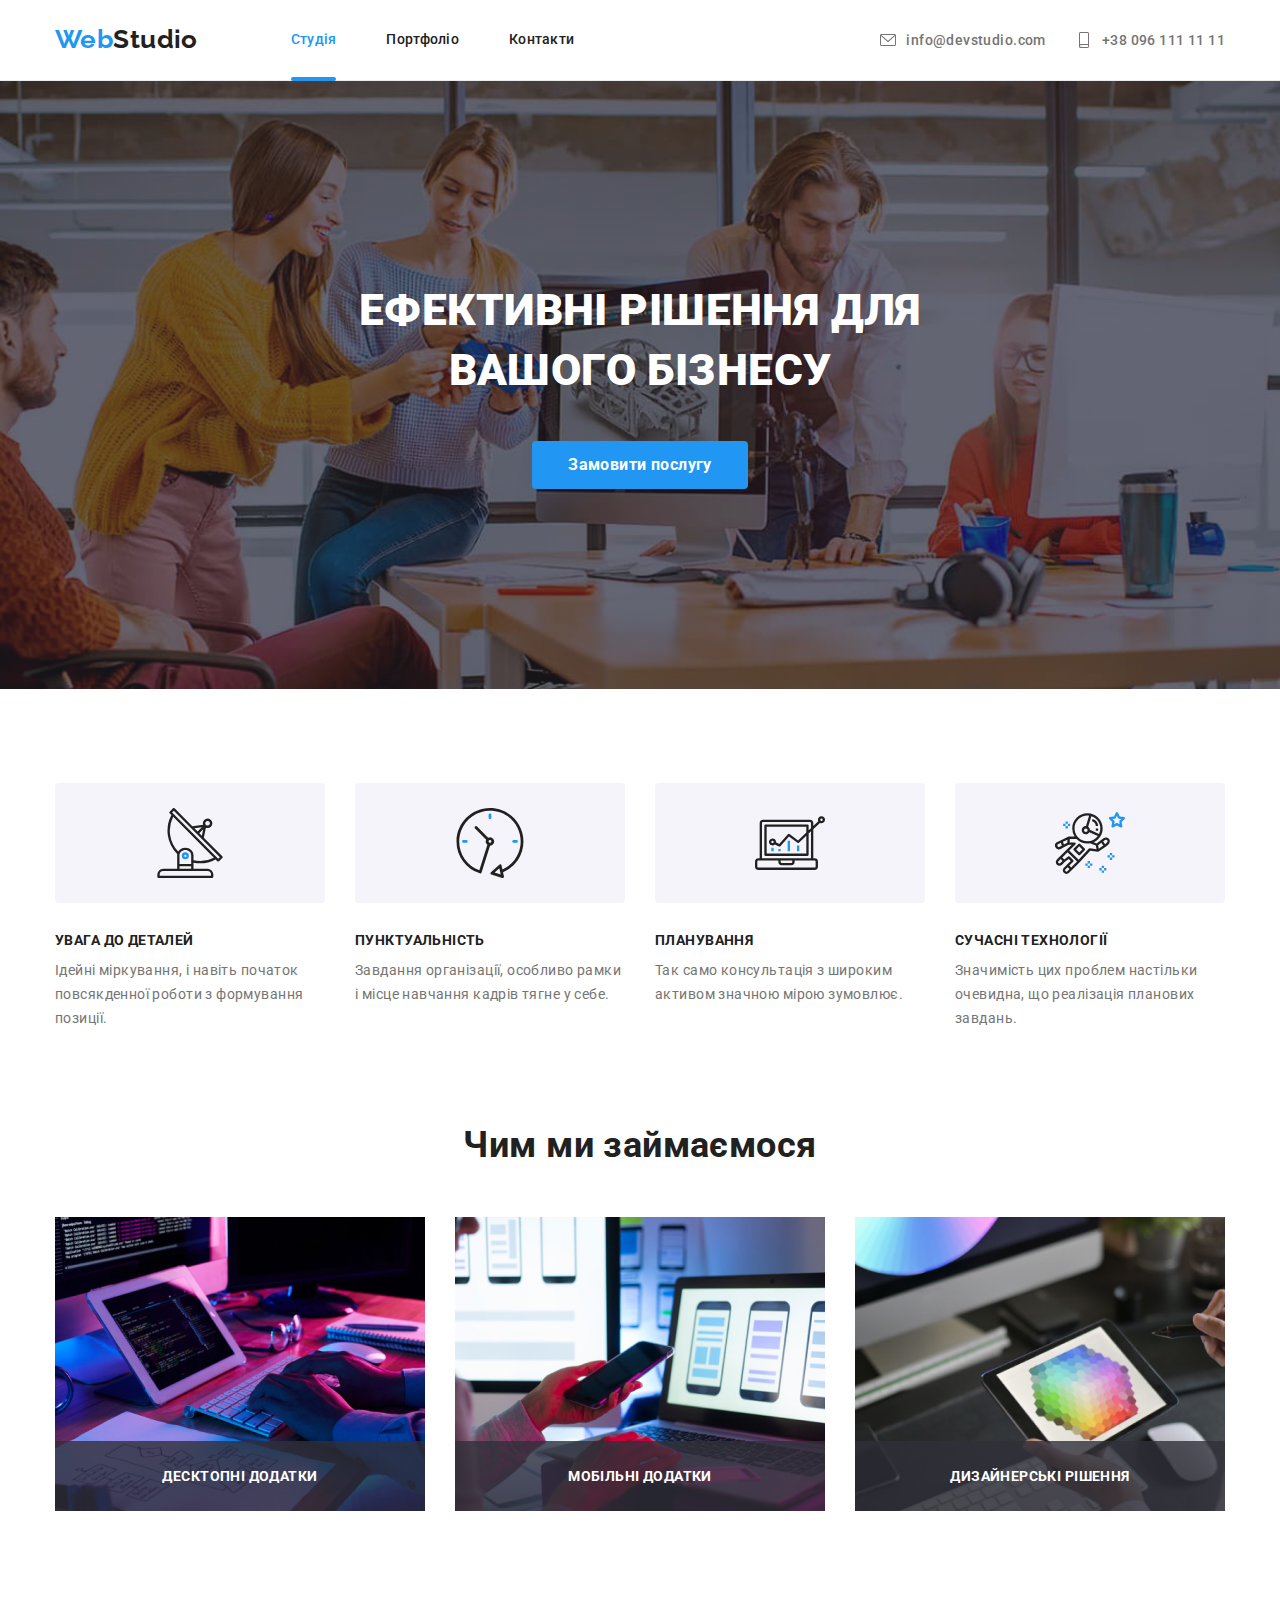
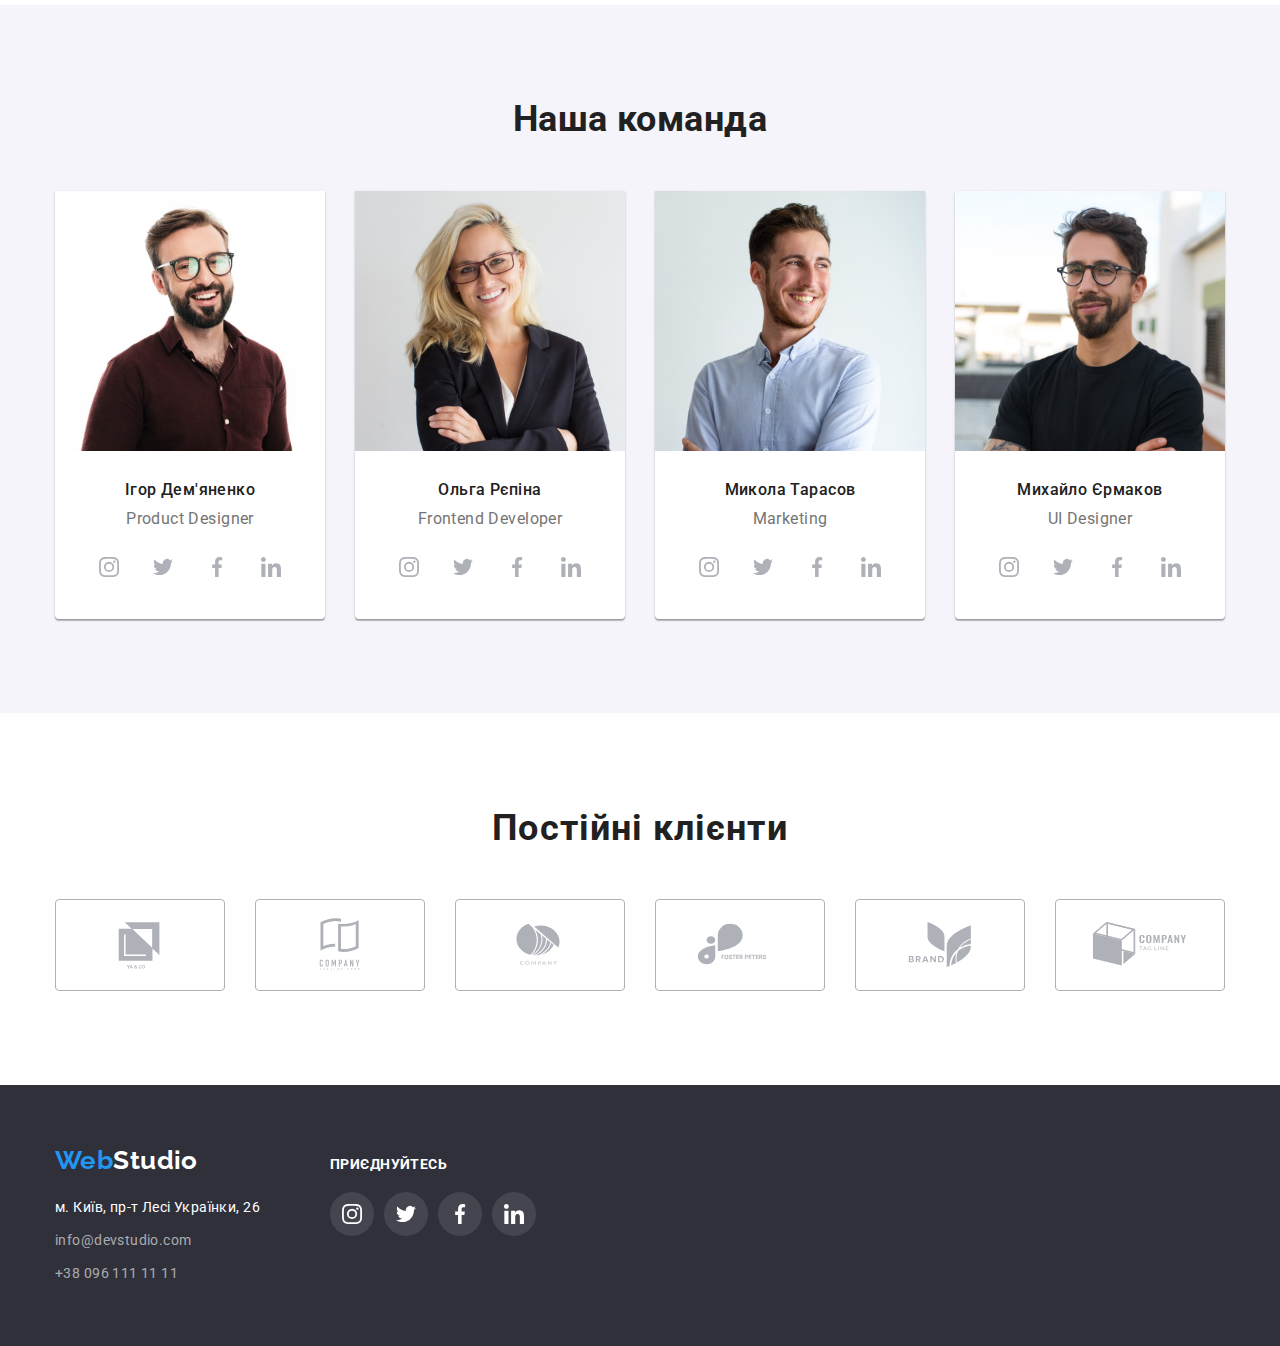
==== index.html @ 9efcec72 "update" ====
<!DOCTYPE html>
<html lang="uk">
  <head>
    <meta charset="UTF-8" />
    <meta http-equiv="X-UA-Compatible" content="IE=edge" />
    <meta name="viewport" content="width=device-width, initial-scale=1.0" />
    <title>WebStudio</title>
    <link rel="preconnect" href="https://fonts.googleapis.com" />
    <link rel="preconnect" href="https://fonts.gstatic.com" crossorigin />
    <link
      href="https://fonts.googleapis.com/css2?family=Raleway:wght@700&family=Roboto:wght@400;500;700;900&display=swap"
      rel="stylesheet"
    />
    <link
      rel="stylesheet"
      href="https://cdnjs.cloudflare.com/ajax/libs/modern-normalize/1.0.0/modern-normalize.css"
    />
    <link rel="stylesheet" href="./css/styles.css" />
  </head>
  <body class="body">
    <header class="header">
      <div class="container header-container">
        <nav class="nav">
          <a href="./index.html" class="logo-title"
            >Web<span class="logo-head">Studio</span></a
          >
          <!-- Links to other pages or sections of the current page -->
          <ul class="nav-list">
            <li class="nav-link">
              <a class="nav-text current" href="./index.html">Студія</a>
            </li>
            <li class="nav-link">
              <a class="nav-text" href="./portfolio.html">Портфоліо</a>
            </li>
            <li class="nav-link"><a class="nav-text" href="">Контакти</a></li>
          </ul>
        </nav>
        <ul class="contacts">
          <li class="contacts-link">
            <a class="contacts-text" href="mailto:info@devstudio.com">
              <svg class="contacts-icon" width="16" height="12">
                <use href="./images/icons.svg#icon-envelope"></use>
                </svg>info@devstudio.com</a
            >
          </li>
          <li class="contacts-link">
            <a class="contacts-text" href="tel:+380961111111">
              <svg class="contacts-icon" width="10" height="16">
                <use href="./images/icons.svg#icon-smartphone"></use>
              </svg>+38 096 111 11 11</a
            >
          </li>
        </ul>
      </div>
      <!-- A link to an external resource will open in the current tab -->
    </header>
    <main>
      <section class="hero">
        <div class="container">
          <h1 class="hero-title">Ефективні рішення для вашого бізнесу</h1>
          <button type="button" class="hero-button" data-modal-open>
            Замовити послугу
          </button>
        </div>
      </section>
      <section class="specifics">
        <div class="container">
          <h2 class="specifics-caption">короткий опис та характеристики</h2>
          <ul class="specifics-list">
            <li class="specifics-link">
              <div class="planning">
                <svg class="planning-icon" width="70" height="70">
                  <use href="./images/icons.svg#icon-antenna"></use>
                </svg>
              </div>
              <h3 class="specifics-title">УВАГА ДО ДЕТАЛЕЙ</h3>
              <p class="specifics-text">
                Ідейні міркування, і навіть початок повсякденної роботи з
                формування позиції.
              </p>
            </li>
            <li class="specifics-link">
              <div class="planning">
                <svg class="planning-icon" width="70" height="70">
                  <use href="./images/icons.svg#icon-clock"></use>
                </svg>
              </div>
              <h3 class="specifics-title">ПУНКТУАЛЬНІСТЬ</h3>
              <p class="specifics-text">
                Завдання організації, особливо рамки і місце навчання кадрів
                тягне у себе.
              </p>
            </li>
            <li class="specifics-link">
              <div class="planning">
                <svg class="planning-icon" width="70" height="70">
                  <use href="./images/icons.svg#icon-diagram"></use>
                </svg>
              </div>
              <h3 class="specifics-title">ПЛАНУВАННЯ</h3>
              <p class="specifics-text">
                Так само консультація з широким активом значною мірою зумовлює.
              </p>
            </li>
            <li class="specifics-link">
              <div class="planning">
                <svg class="planning-icon" width="70" height="70">
                  <use href="./images/icons.svg#icon-astronaut"></use>
                </svg>
              </div>
              <h3 class="specifics-title">СУЧАСНІ ТЕХНОЛОГІЇ</h3>
              <p class="specifics-text">
                Значимість цих проблем настільки очевидна, що реалізація
                планових завдань.
              </p>
            </li>
          </ul>
        </div>
      </section>
      <section class="ocupation">
        <div class="container">
          <h2 class="ocupation-title">Чим ми займаємося</h2>
          <ul class="ocupation-list">
            <li class="ocupation-link">
              <img
                src="./images/box1.jpg"
                alt="кодинг"
                width="370"
                height="294"
              />
              <p class="ocupation-text">Десктопні додатки</p>
            </li>
            <li class="ocupation-link">
              <img
                src="./images/box2.jpg"
                alt="адаптація для мобільних пристроїв"
                width="370"
                height="294"
              />
              <p class="ocupation-text">Мобільні додатки</p>
            </li>
            <li class="ocupation-link">
              <img
                src="./images/box3.jpg"
                alt="колористика"
                width="370"
                height="294"
              />
              <p class="ocupation-text">Дизайнерські рішення</p>
            </li>
          </ul>
        </div>
      </section>
      <section class="section team">
        <div class="conteiner">
          <h2 class="team-title">Наша команда</h2>
          <ul class="team-list">
            <li class="personal-link">
              <div class="persona-cart">
                <img
                  src="./images/Ігор_Дем'яненко.jpg"
                  alt="фото Ігора Де'яненко"
                  width="270"
                  height="260"
                />
                <div class="team-cart">
                  <h3 class="personal-title">Ігор Дем'яненко</h3>
                  <p class="personal-text">Product Designer</p>
                  <ul class="personal-soc-list list">
                    <li class="personal-soc-item">
                      <a class="personal-soc-link link" href="">
                        <svg class="personal-soc-icon" width="20" height="20">
                          <use href="./images/icons.svg#icon-instagram"></use>
                        </svg>
                      </a>
                    </li>
                    <li class="personal-soc-item">
                      <a class="personal-soc-link link" href="">
                        <svg class="personal-soc-icon" width="20" height="20">
                          <use href="./images/icons.svg#icon-twitter"></use>
                        </svg>
                      </a>
                    </li>
                    <li class="personal-soc-item">
                      <a class="personal-soc-link link" href="">
                        <svg class="personal-soc-icon" width="20" height="20">
                          <use href="./images/icons.svg#icon-facebook"></use>
                        </svg>
                      </a>
                    </li>
                    <li class="personal-soc-item">
                      <a class="personal-soc-link link" href="">
                        <svg class="personal-soc-icon" width="20" height="20">
                          <use href="./images/icons.svg#icon-linkedin"></use>
                        </svg>
                      </a>
                    </li>
                  </ul>
                </div>
              </div>
            </li>
            <li class="personal-link">
              <img
                src="./images/Ольга_Рєпіна.jpg"
                alt="фото Ольги Рєпіни"
                width="270"
                height="260"
              />
              <div class="team-cart">
                <h3 class="personal-title">Ольга Рєпіна</h3>
                <p class="personal-text">Frontend Developer</p>
                <ul class="personal-soc-list list">
                  <li class="personal-soc-item">
                    <a class="personal-soc-link link" href="">
                      <svg class="personal-soc-icon" width="20" height="20">
                        <use href="./images/icons.svg#icon-instagram"></use>
                      </svg>
                    </a>
                  </li>
                  <li class="personal-soc-item">
                    <a class="personal-soc-link link" href="">
                      <svg class="personal-soc-icon" width="20" height="20">
                        <use href="./images/icons.svg#icon-twitter"></use>
                      </svg>
                    </a>
                  </li>
                  <li class="personal-soc-item">
                    <a class="personal-soc-link link" href="">
                      <svg class="personal-soc-icon" width="20" height="20">
                        <use href="./images/icons.svg#icon-facebook"></use>
                      </svg>
                    </a>
                  </li>
                  <li class="personal-soc-item">
                    <a class="personal-soc-link link" href="">
                      <svg class="personal-soc-icon" width="20" height="20">
                        <use href="./images/icons.svg#icon-linkedin"></use>
                      </svg>
                    </a>
                  </li>
                </ul>
              </div>
            </li>
            <li class="personal-link">
              <img
                src="./images/Микола_Тарасов.jpg"
                alt="фото Миколи Тарасова"
                width="270"
                height="260"
              />
              <div class="team-cart">
                <h3 class="personal-title">Микола Тарасов</h3>
                <p class="personal-text">Marketing</p>
                <ul class="personal-soc-list list">
                  <li class="personal-soc-item">
                    <a class="personal-soc-link link" href="">
                      <svg class="personal-soc-icon" width="20" height="20">
                        <use href="./images/icons.svg#icon-instagram"></use>
                      </svg>
                    </a>
                  </li>
                  <li class="personal-soc-item">
                    <a class="personal-soc-link link" href="">
                      <svg class="personal-soc-icon" width="20" height="20">
                        <use href="./images/icons.svg#icon-twitter"></use>
                      </svg>
                    </a>
                  </li>
                  <li class="personal-soc-item">
                    <a class="personal-soc-link link" href="">
                      <svg class="personal-soc-icon" width="20" height="20">
                        <use href="./images/icons.svg#icon-facebook"></use>
                      </svg>
                    </a>
                  </li>
                  <li class="personal-soc-item">
                    <a class="personal-soc-link link" href="">
                      <svg class="personal-soc-icon" width="20" height="20">
                        <use href="./images/icons.svg#icon-linkedin"></use>
                      </svg>
                    </a>
                  </li>
                </ul>
              </div>
            </li>
            <li class="personal-link">
              <img
                src="./images/Михайло_Єрмаков.jpg"
                alt="фото Михайла Єрмакова"
                width="270"
                height="260"
              />
              <div class="team-cart">
                <h3 class="personal-title">Михайло Єрмаков</h3>
                <p class="personal-text">UI Designer</p>
                <ul class="personal-soc-list list">
                  <li class="personal-soc-item">
                    <a class="personal-soc-link link" href="">
                      <svg class="personal-soc-icon" width="20" height="20">
                        <use href="./images/icons.svg#icon-instagram"></use>
                      </svg>
                    </a>
                  </li>
                  <li class="personal-soc-item">
                    <a class="personal-soc-link link" href="">
                      <svg class="personal-soc-icon" width="20" height="20">
                        <use href="./images/icons.svg#icon-twitter"></use>
                      </svg>
                    </a>
                  </li>
                  <li class="personal-soc-item">
                    <a class="personal-soc-link link" href="">
                      <svg class="personal-soc-icon" width="20" height="20">
                        <use href="./images/icons.svg#icon-facebook"></use>
                      </svg>
                    </a>
                  </li>
                  <li class="personal-soc-item">
                    <a class="personal-soc-link link" href="">
                      <svg class="personal-soc-icon" width="20" height="20">
                        <use href="./images/icons.svg#icon-linkedin"></use>
                      </svg>
                    </a>
                  </li>
                </ul>
              </div>
            </li>
          </ul>
        </div>
      </section>
      <section class="section">
        <div class="container">
          <h2 class="customers">Постійні клієнти</h2>
          <ul class="customers-item">
            <li class="customers-list list">
              <a href="" class="customers-link">
                <svg class="customers-icon" width="106" height="60">
                  <use href="./images/icons.svg#icon-ya-co"></use>
                </svg>
              </a>
            </li>
            <li class="customers-list list">
              <a href="" class="customers-link">
                <svg class="customers-icon" width="106" height="60">
                  <use href="./images/icons.svg#icon-tag-line-here"></use>
                </svg>
              </a>
            </li>
            <li class="customers-list list">
              <a href="" class="customers-link">
                <svg class="customers-icon" width="106" height="60">
                  <use href="./images/icons.svg#icon-company"></use>
                </svg>
              </a>
            </li>
            <li class="customers-list list">
              <a href="" class="customers-link">
                <svg class="customers-icon" width="106" height="60">
                  <use href="./images/icons.svg#icon-foster-peters"></use>
                </svg>
              </a>
            </li>
            <li class="customers-list list">
              <a href="" class="customers-link">
                <svg class="customers-icon" width="106" height="60">
                  <use href="./images/icons.svg#icon-brand"></use>
                </svg>
              </a>
            </li>
            <li class="customers-list list">
              <a href="" class="customers-link">
                <svg class="customers-icon" width="106" height="60">
                  <use href="./images/icons.svg#icon-tag-line"></use>
                </svg>
              </a>
            </li>
          </ul>
        </div>
      </section>
    </main>
    <footer class="footer">
      <div class="container basement">
        <div class="address-container">
          <a href="./index.html" class="logo-title"
            >Web<span class="logo-footer">Studio</span></a
          >
          <address class="address">
            <ul class="address-list">
              <li class="address-link">
                <a
                  class="location-text"
                  href="https://goo.gl/maps/CPtrU1FHBa2aNyZL9"
                  target="_blank"
                  rel="noreferrer noopener"
                  >м. Київ, пр-т Лесі Українки, 26</a
                >
              </li>
              <li class="address-link">
                <a href="mailto:info@devstudio.com" class="address-text"
                  >info@devstudio.com</a
                >
              </li>
              <li class="address-link">
                <a href="tel:+380961111111" class="address-text"
                  >+38 096 111 11 11</a
                >
              </li>
            </ul>
            <!-- A link to an external resource will open in the current tab -->
          </address>
        </div>
        <div class="social-container">
          <p class="social-title">приєднуйтесь</p>
          <ul class="social-list list">
            <li class="social-item">
              <a href="" class="social-link">
                <svg class="footer-social-icon" width="20" height="20">
                  <use href="./images/icons.svg#icon-instagram"></use>
                </svg>
              </a>
            </li>
            <li class="social-item">
              <a href="" class="social-link">
                <svg class="footer-social-icon" width="20" height="20">
                  <use href="./images/icons.svg#icon-twitter"></use>
                </svg>
              </a>
            </li>
            <li class="social-item">
              <a href="" class="social-link">
                <svg class="footer-social-icon" width="20" height="20">
                  <use href="./images/icons.svg#icon-facebook"></use>
                </svg>
              </a>
            </li>
            <li class="social-item">
              <a href="" class="social-link">
                <svg class="footer-social-icon" width="20" height="20">
                  <use href="./images/icons.svg#icon-linkedin"></use>
                </svg>
              </a>
            </li>
          </ul>
        </div>
      </div>
    </footer>
    <div class="backdrop is-hidden" data-modal>
      <div class="modal">
        <button type="button" class="close-button" data-modal-close>
          <svg class="icon icon-close" width="11px" height="11px">
            <use href="./images/icons.svg#icon-close"></use>
          </svg>
        </button>
        <p class="modal-title">Залиште свої дані, ми вам передзвонимо</p>
        <form action="" class="modal-form">
          <div class="modal-field">
            <label for="user-name" class="input-text">Ім'я</label>
            <div class="input-wrap">
              <input
                type="text"
                class="modal-input"
                name="user-name"
                required
                id="user-name"
              /><svg class="modal-icon" width="18" height="18">
                <use href="./images/icons.svg#icon-person-black"></use>
              </svg>
            </div>
          </div>
          <div class="modal-field">
            <label for="user-tel" class="input-text">Телефон</label>
            <div class="input-wrap">
              <input
                type="tel"
                class="modal-input"
                name="user-tel"
                required
                pattern="[\+380]\d{2}\d{3}\d{3}\d{2}\d{2}"
                id="user-tel"
              />
              <svg class="modal-icon" width="18" height="18">
                <use href="./images/icons.svg#icon-phone-black"></use>
              </svg>
            </div>
          </div>
          <div class="modal-field">
            <label for="user-email" class="input-text">Пошта</label>
            <div class="input-wrap">
              <input
                type="email"
                class="modal-input"
                name="user-email"
                required
                id="user-email"
              />
              <svg class="modal-icon" width="18" height="18">
                <use href="./images/icons.svg#icon-email-black"></use>
              </svg>
            </div>
          </div>
          <div class="modal-field">
            <label for="user-coment" class="input-text">Коментар</label>
            <textarea
              name="user-text"
              id="user-coment"
              class="input-message"
              placeholder="Введіть текст"
            ></textarea>
          </div>
          <div class="modal-checkbox">
            <input type="checkbox" id="contract" name="consent" value="contract" class="input-checkbox visually-hidden">
            <label for="contract" class="conditions-text"><span><svg class="check-icon" width="16" height="15">
              <use href="./images/icons.svg#icon-check"></use>
            </svg></span> Погоджуюся з розсилкою та приймаю <a class="contract-text" href="">Умови договору</a></label>
          </div>
          <button type="submit" class="send-button">Відправити</button>
        </form>
      </div>
    </div>
    <script src="./js/modal.js"></script>
  </body>
</html>
---- css/styles.css ----
:root {
  --title-color: #212121;
  --hero-color: #ffffff;
  --background-color: #ffffff;
  --fon-color: #2f303a;
  --accent-color: #2196f3;
  --text-color: #757575;
  --addres-text: rgba(255, 255, 255, 0.6);
  --background-button: #f5f4fa;
  --background-team: #f5f4fa;
  --border-color: #eeeeee;
  --header-line: #ececec;
  --icon-color: #afb1b8;
}
.nav-list,
.contacts,
.specifics-list,
.ocupation-list,
.team-list,
.address-list,
.portfolio-filtr-link,
.project-link,
.location-link,
.list {
  list-style: none;
}
.body {
  font-family: "Roboto", sans-serif;
  font-style: normal;
  font-size: 14px;
  letter-spacing: 0.03em;
  color: var(--title-color);
  background-color: var(--background-color);
}
ul {
  padding: 0;
  margin: 0;
}

img {
  display: block;
}

h2 {
  margin: 0px;
}

p {
  margin: 0px;
}
.container {
  width: 1200px;
  margin: 0 auto;
  padding: 0 15px;
}
.header {
  border-bottom: 1px solid var(--header-line);
}
.header-container {
  display: flex;
  align-items: center;
}
.logo-title {
  color: var(--accent-color);
  font-family: "Raleway", sans-serif;
  font-weight: 700;
  font-size: 26px;
  line-height: 1.2;
  text-decoration: none;
}
.logo-head {
  color: var(--title-color);
}
.logo-footer {
  color: var(--hero-color);
}
.nav {
  display: flex;
  text-align: center;
  align-items: center;
}
.nav-list {
  display: flex;
  gap: 50px;
  margin-left: 93px;
  align-items: center;
}
.nav-link {
  font-weight: 500;
  color: var(--title-color);
}
.nav-text.current {
  color: var(--accent-color);
  position: relative;
}
.current::after {
  position: absolute;
  display: block;
  content: "";
  bottom: -1px;
  width: 100%;
  height: 4px;
  border-radius: 2px;
  background-color: var(--accent-color);
}
.nav-text {
  display: block;
  padding: 32px 0;
  line-height: 1.14;
  letter-spacing: 0.02em;
  text-decoration: none;
  text-align: center;
  color: var(--title-color);
  transition: color 250ms;
}
.contacts {
  margin-left: auto;
  gap: 30px;
  display: flex;
}
.contacts-link {
  font-weight: 500;
  color: var(--text-color);
  background-color: var(--background-color);
}
.personal-soc-list {
  display: flex;
  justify-content: center;
  gap: 10px;
}
.contacts-text {
  display: flex;
  align-items: center;
  gap: 10px;
  justify-content: center;
  transition: color 250ms;
}
.contacts-icon {
  width: 16px;
  height: 16px;
  fill: var(--text-color);
  transform: fill 250ms;
}
.hero {
  padding: 200px 0;
  max-width: 1600px;
  margin: 0 auto;
  background-image: linear-gradient(
      rgba(47, 48, 58, 0.4),
      rgba(47, 48, 58, 0.4)
    ),
    url(../images/background-img.jpg);
  background-repeat: no-repeat;
  background-position: center;
  background-size: cover;
}
.hero-title {
  text-transform: uppercase;
  font-style: normal;
  font-weight: 900;
  font-size: 44px;
  width: 696px;
  text-align: center;
  margin: 0 auto;
  line-height: 1.36;
  color: var(--hero-color);
}
.hero-button {
  font-weight: 700;
  font-size: 16px;
  line-height: 1.8;
  color: var(--hero-color);
  width: 216px;
  padding: 10px 32px;
  margin: 40px auto 0;
  border: none;
  cursor: pointer;
  background: var(--accent-color);
  border-radius: 4px;
  display: block;
  letter-spacing: inherit;
}
.specifics {
  padding-top: 94px;
}
.specifics-caption {
  position: absolute;
  white-space: nowrap;
  width: 1px;
  height: 1px;
  overflow: hidden;
  border: 0;
  padding: 0;
  clip: rect(0 0 0 0);
  clip-path: inset(50%);
  margin: -1px;
}
.specifics-list {
  display: flex;
  padding: 94px auto;
  gap: 30px;
}
.specifics-link {
  max-width: 270px;
}
.specifics-title {
  font-weight: 700;
  font-size: 14px;
  line-height: 1.14;
  margin: 0;
  text-transform: uppercase;
  color: var(--title-color);
}
.specifics-text {
  font-size: 14px;
  line-height: 1.714;
  margin-top: 10px;
  color: var(--text-color);
}
.planning {
  display: flex;
  width: 270px;
  height: 120px;
  background: var(--background-team);
  border-radius: 4px;
  justify-content: center;
  align-items: center;
  margin-bottom: 30px;
}
.ocupation {
  padding-top: 94px;
  padding-bottom: 94px;
}
.ocupation-title {
  font-weight: 700;
  font-size: 36px;
  line-height: 1.16;
  text-align: center;
  color: var(--title-color);
}
.ocupation-list {
  display: flex;
  gap: 30px;
  margin-top: 50px;
}
.ocupation-link {
  position: relative;
  overflow: hidden;

}
.ocupation-text {
  font-weight: 700;
  font-size: 14px;
  line-height: calc(16 / 14);
  text-align: center;
  letter-spacing: 0.03em;
  text-transform: uppercase;
  position: absolute;
  bottom: 0;
  padding: 27px 0;
  width: 100%;
  color: var(--background-color);
  background-color: rgba(47, 48, 58, 0.8);
}
.team {
  background: var(--background-team);
}
.section {
  padding-top: 94px;
  padding-bottom: 94px;
}
.team-cart {
  padding-top: 30px;
  padding-bottom: 30px;
}
.team-title {
  font-weight: 700;
  font-size: 36px;
  line-height: 1.16;
  margin-bottom: 50px;
  text-align: center;
}
.team-list {
  display: flex;
  gap: 30px;
  text-align: center;
  justify-content: center;
}
.personal-link {
  background-color: var(--background-color);
  box-shadow: 0px 1px 3px rgba(0, 0, 0, 0.12), 0px 1px 1px rgba(0, 0, 0, 0.14),
    0px 2px 1px rgba(0, 0, 0, 0.2);
  border-radius: 0px 0px 4px 4px;
}
.personal-title {
  font-weight: 500;
  font-size: 16px;
  line-height: 1.18;
  margin: 0;
  color: var(--title-color);
}
.personal-text {
  font-weight: 400;
  font-size: 16px;
  line-height: 1.18;
  margin-top: 10px;
  color: var(--text-color);
  margin-bottom: 16px;
}
.personal-soc-list {
  display: flex;
  justify-content: center;
  gap: 10px;
}
.personal-soc-link {
  width: 44px;
  height: 44px;
  border-radius: 50%;
  background-color: var(--background-color);
  display: flex;
  align-items: center;
  justify-content: center;
  transition: background-color 250ms;
}
.personal-soc-icon {
  fill: var(--icon-color);
  transition: fill 250ms;
}
.personal-soc-link:hover,
.personal-soc-link:focus {
  background-color: var(--accent-color);
}
.personal-soc-link:hover .personal-soc-icon,
.personal-soc-link:focus .personal-soc-icon {
  fill: var(--hero-color);
}
.portfolio {
  padding: 94px 0;
}
.main-portfolio {
  width: 1200px;
  padding: 0 15px;
  margin: 0 auto;
}
.portfolio-project-list {
  display: flex;
  margin-top: 50px;
  flex-wrap: wrap;
  gap: 30px;
}
.portfolio-filtr-list {
  display: flex;
  gap: 8px;
  justify-content: center;
}
.button-filtr {
  font-weight: 500;
  font-size: 16px;
  line-height: 1.62;
  padding: 6px 22px;
  border: none;
  cursor: pointer;
  border-radius: 4px;
  background: var(--background-button);
  transition: background 250ms;
}
.project-cart {
  padding: 20px 24px;
  border-right: 1px solid var(--border-color);
  border-bottom: 1px solid var(--border-color);
  border-left: 1px solid var(--border-color);
}
.project-title {
  font-weight: 700;
  font-size: 18px;
  line-height: 2;
  margin-bottom: 4px;
  color: var(--title-color);
}
.project-link {
  width: 370px;
  height: 404px;
  border: 1px solid var(--portfolio-projects-border-color);
  transition: box-shadow var(--transition);
 }
.project-text {
  font-weight: 400;
  font-size: 16px;
  line-height: 1.8;
  color: var(--text-color);
}
.project-item {
  text-decoration: none;
}
.project-item:hover .project-top-text {
    transform: translateY(0);
}
.project-top-wrap {
  position: relative;
  overflow: hidden;
}
.project-top-text {
  position: absolute;
  top: 0;
  font-weight: 400;
  font-size: 18px;
  line-height: calc(28 /18);
  color: var(--background-color);
  background-color: rgba(33, 150, 243, 0.9);
  padding: 63px 24px;
  height: 100%;
  transform: translateY(100%);
  transition: transform 250ms cubic-bezier(0.4, 0, 0.2, 1);
  overflow: auto;
 }
.project-link:hover,
.project-link:focus {
  box-shadow: 0px 1px 1px rgba(0, 0, 0, 0.12), 0px 4px 4px rgba(0, 0, 0, 0.06),
    1px 4px 6px rgba(0, 0, 0, 0.16);
}
.location-text {
  text-decoration: none;
  font-family: "Roboto";
  font-style: normal;
  font-weight: 400;
  font-size: 14px;
  line-height: 1.17;
  color: var(--hero-color);
}
.customers {
  font-weight: 700;
  font-size: 36px;
  line-height: calc(42 / 36);
  text-align: center;
  letter-spacing: 0.03em;
}
.customers-item {
  display: flex;
  margin-top: 50px;
  gap: 30px;
}
.customers-link:hover,
.customers-link:focus {
  border-color: var(--accent-color);
}
.customers-link:hover .customers-icon,
.customers-link:focus .customers-icon {
  fill: var(--accent-color);
}
.customers-list {
  width: 170px;
  height: 92px;
}
.customers-link {
  width: 100%;
  height: 100%;
  display: flex;
  justify-content: center;
  align-items: center;
  border: 1px solid var(--icon-color);
  border-radius: 4px;
  transition: border 250ms;
}
.customers-icon {
  fill: var(--icon-color);
  transition: fill 250ms;
}
.footer {
  padding: 60px 0;
  background: var(--fon-color);
}
.address {
  margin-top: 20px;
  line-height: 1.714;
}
.address-text {
  text-decoration: none;
  font-family: "Roboto";
  font-style: normal;
  font-weight: 400;
  font-size: 14px;
  line-height: 1.17;
  color: var(--addres-text);
  transition: color 250ms;
}
.contacts-text {
  text-decoration: none;
  color: var(--text-color);
}
.social-container {
  margin-left: 70px;
}
.social-title {
  padding-top: 12px;
}
.nav-list .contacts :hover,
.header :focus {
  color: var(--accent-color);
}
.nav-link :hover,
.nav-link :focus {
  color: var(--accent-color);
}
.contacts-text:hover,
.contacts-text:focus {
  color: var(--accent-color);
}
.address-link {
  margin-top: 9px;
}
.address-link:first-child {
  margin: 0;
}
.contacts-text:hover .contacts-icon,
.contacts-text:focus .contacts-icon {
  fill: var(--accent-color);
}
.address-text:hover,
.address-text:focus {
  color: var(--accent-color);
}
.social-title {
  padding: 0;
  font-weight: 700;
  text-transform: uppercase;
  color: var(--background-color);
  margin-bottom: 20px;
  font-size: 14px;
  line-height: 1.1;
}
.social-list {
  display: flex;
  gap: 10px;
  transition: color 250ms;
}
.social-item {
  width: 44px;
  height: 44px;
}
.social-link {
  width: 44px;
  height: 44px;
  border-radius: 50%;
  background: rgba(255, 255, 255, 0.1);
  display: flex;
  align-items: center;
  justify-content: center;
  transition: background-color 250ms;
}
.footer-social-icon {
  fill: var(--hero-color);
}
.social-link:hover,
.social-link:focus {
  background-color: var(--accent-color);
}
.social-link:hover .footer-social-icon,
.social-link:focus .footer-social-icon {
  fill: var(--hero-color);
}
.portfolio-filtr-link :hover,
.portfolio-filtr-link :focus {
  color: var(--hero-color);
  background-color: var(--accent-color);
}
.basement {
  display: flex;
  align-items: baseline;
}
.backdrop {
  position: fixed;
  top: 0;
  width: 100%;
  height: 100%;
  background: rgba(0, 0, 0, 0.2);opacity: 1;
  transition: opacity 250ms cubic-bezier(0.4, 0, 0.2, 1),
  visibility 250ms cubic-bezier(0.4, 0, 0.2, 1);
}
.modal {
  width: 528px;
  height: 581px;
  background-color: #ffffff;
  box-shadow: 0px 1px 3px rgba(0, 0, 0, 0.12), 0px 1px 1px rgba(0, 0, 0, 0.14), 0px 2px 1px rgba(0, 0, 0, 0.2);
  border-radius: 4px;
  position: absolute;
  top: 50%;
  left: 50%;
  transform: translate(-50%, -50%) scale(1);
  transition: transform 250ms cubic-bezier(0.4, 0, 0.2, 1);
  padding: 40px;
}
.modal-title {
  font-weight: 700;
  font-size: 20px;
  line-height: calc(23 / 20);
  text-align: center;
  color: var(--title-color);
  margin-bottom: 12px;
}
.modal-field {
  margin-bottom: 10px;
}
.modal-checkbox {
  margin-top: 20px;
}
.conditions-text {
  font-size: 14px;
  line-height: calc(24 / 14);
  color: var(--text-color);
  border-radius: 2px;
  border-color: var(--accent-color);
}
.conditions-text span {
  width: 16px;
  height: 15px;
  border: 2px solid var(#212121);
  border-radius: 2px;
}
.contract-text {
  color: var(--accent-color);
  font-size: 14px;
  line-height: calc( 24 / 14);
}
.visually-hidden {

  white-space: nowrap;
  clip-path: inset(100%);
  overflow: hidden;
}
.modal-input {
  width: 100%;
  height: 40px;
  border: 1px solid rgba(33, 33, 33, 0.2);
  border-radius: 4px;
  padding-left: 42px;
  outline: transparent;
  cursor: pointer;
  transition: border-color 250ms;
}
.input-message {
  width: 100%;
  height: 120px;
  border: 1px solid rgba(33, 33, 33, 0.2);
  border-radius: 4px;
  padding: 12px 16px;
  outline: transparent;
  cursor: pointer;
  transition: border-color 250ms;
  resize: none;
}
.input-wrap {
  position: relative;
}
.modal-icon {
  position: absolute;
  left: 12px;
  top: 50%;
  transform: translateY(-50%);
  transition: fill 250ms;
}
.modal-input::placeholder {
  font-weight: 400;
  font-size: 12px;
  line-height: 14px;
  letter-spacing: 0.01em;
  color: rgba(117, 117, 117, 0.5);
}
.modal-input:hover,
.modal-input:focus {
  border-color: var(--accent-color);
}
.modal-input:hover + .modal-icon,
.modal-input:focus + .modal-icon {
  fill: var(--accent-color)
}
.input-text {
  font-weight: 400;
  font-size: 12px;
  line-height: calc(14 / 12);
  letter-spacing: 0.01em;
  color: var(--text-color);
  display: inline-block;
  margin-bottom: 4px;
}
.input-message:hover,
.input-message:focus {
  border-color: var(--accent-color);
}
.backdrop.is-hidden .modal {
  transform: translate(-50%, -50%) scale(0);
}
.send-button {
  font-weight: 700;
  font-size: 16px;
  line-height: calc(30 / 16);
  color: var(--hero-color);
  width: 200px;
  padding: 10px 52px;
  margin: 30px auto;
  border: none;
  cursor: pointer;
  background: var(--accent-color);
  box-shadow: 0px 4px 4px rgba(0, 0, 0, 0.15);
  border-radius: 4px;
  display: block;
  letter-spacing: inherit;
}
.close-button {
  position: absolute;
  right: 8px;
  top: 8px;
  width: 30px;
  height: 30px;
  cursor: pointer;
  background: var(--background-color);
  border: 1px solid rgba(0, 0, 0, 0.1);
  border-radius: 50%;
  background-color: transparent;
  display: flex;
  align-items: center;
  transition: fill 250ms;
}
.close-button:hover,
.close-button:focus {
  fill: var(--accent-color)
}
.icon-close {
  margin: 0 auto;
  padding: 0 auto;
}
.is-hidden {
  opacity: 0;
  visibility: hidden;
  pointer-events: none;
}
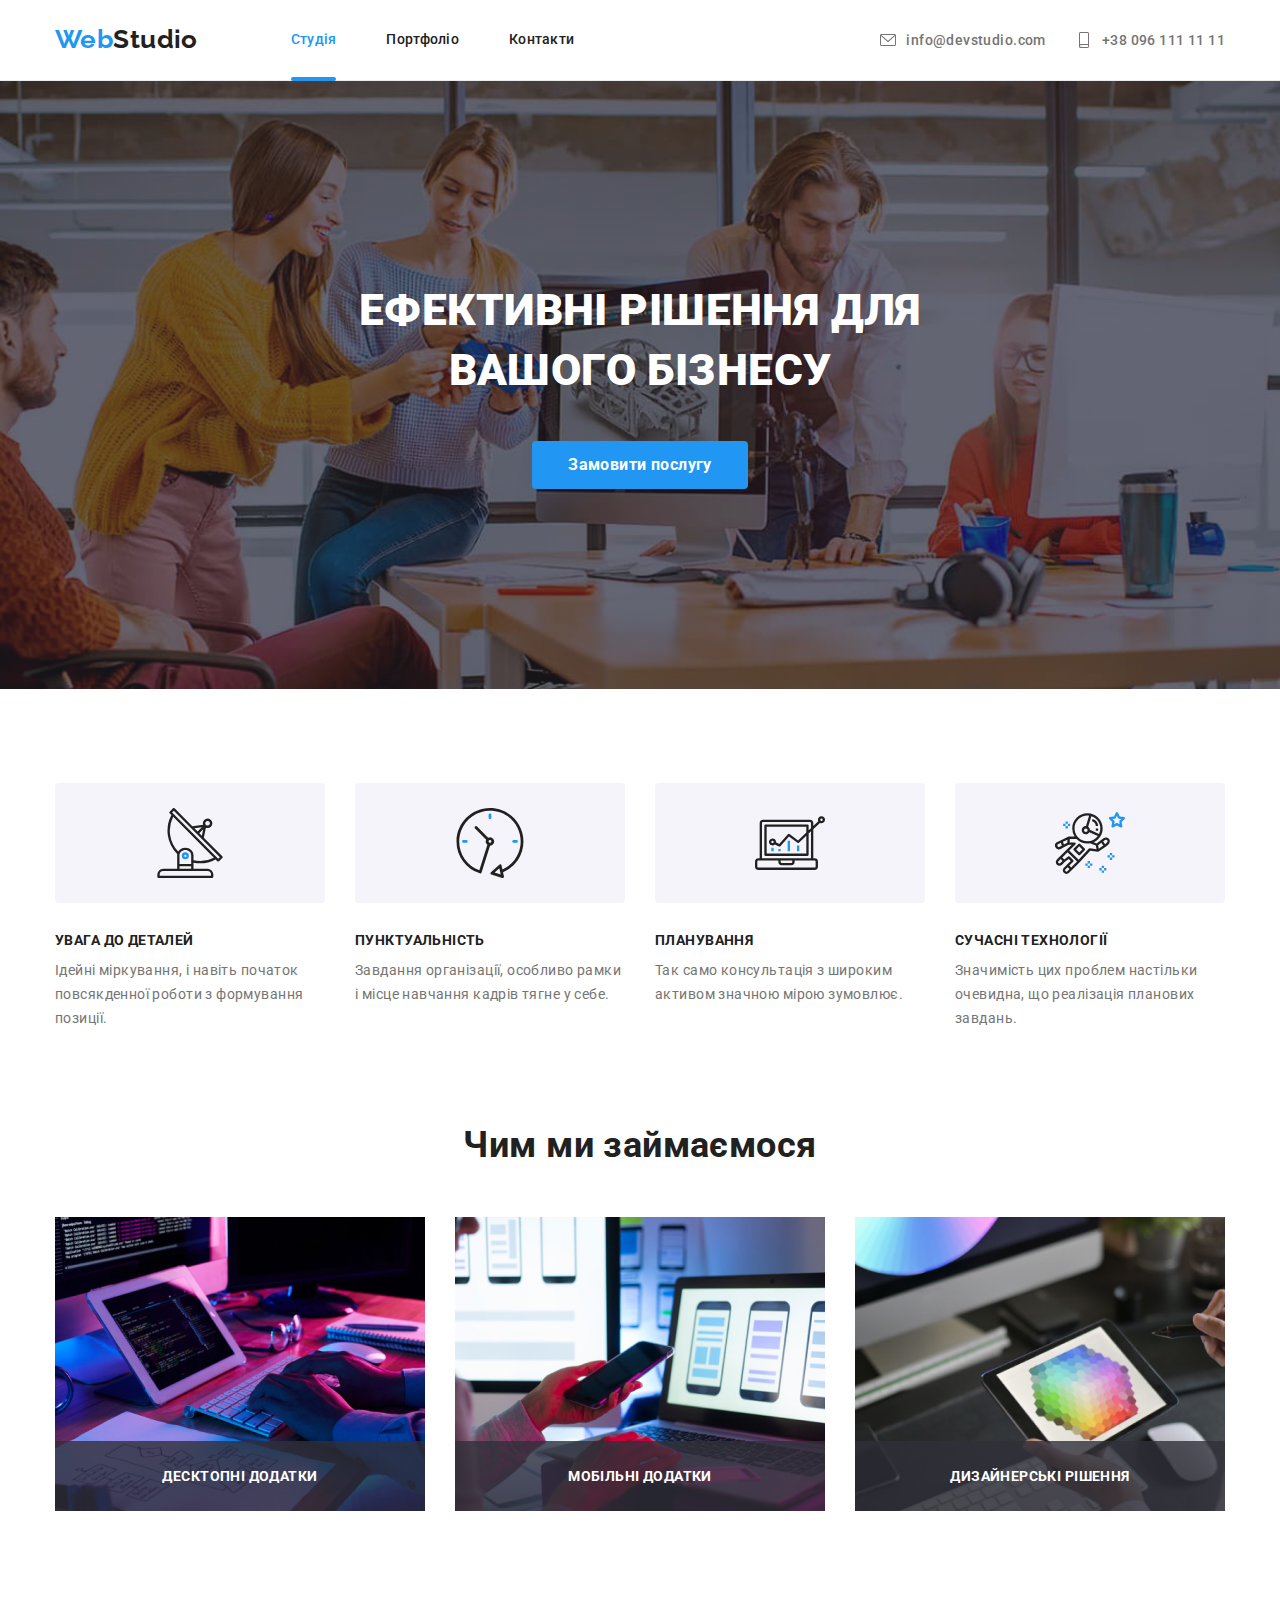
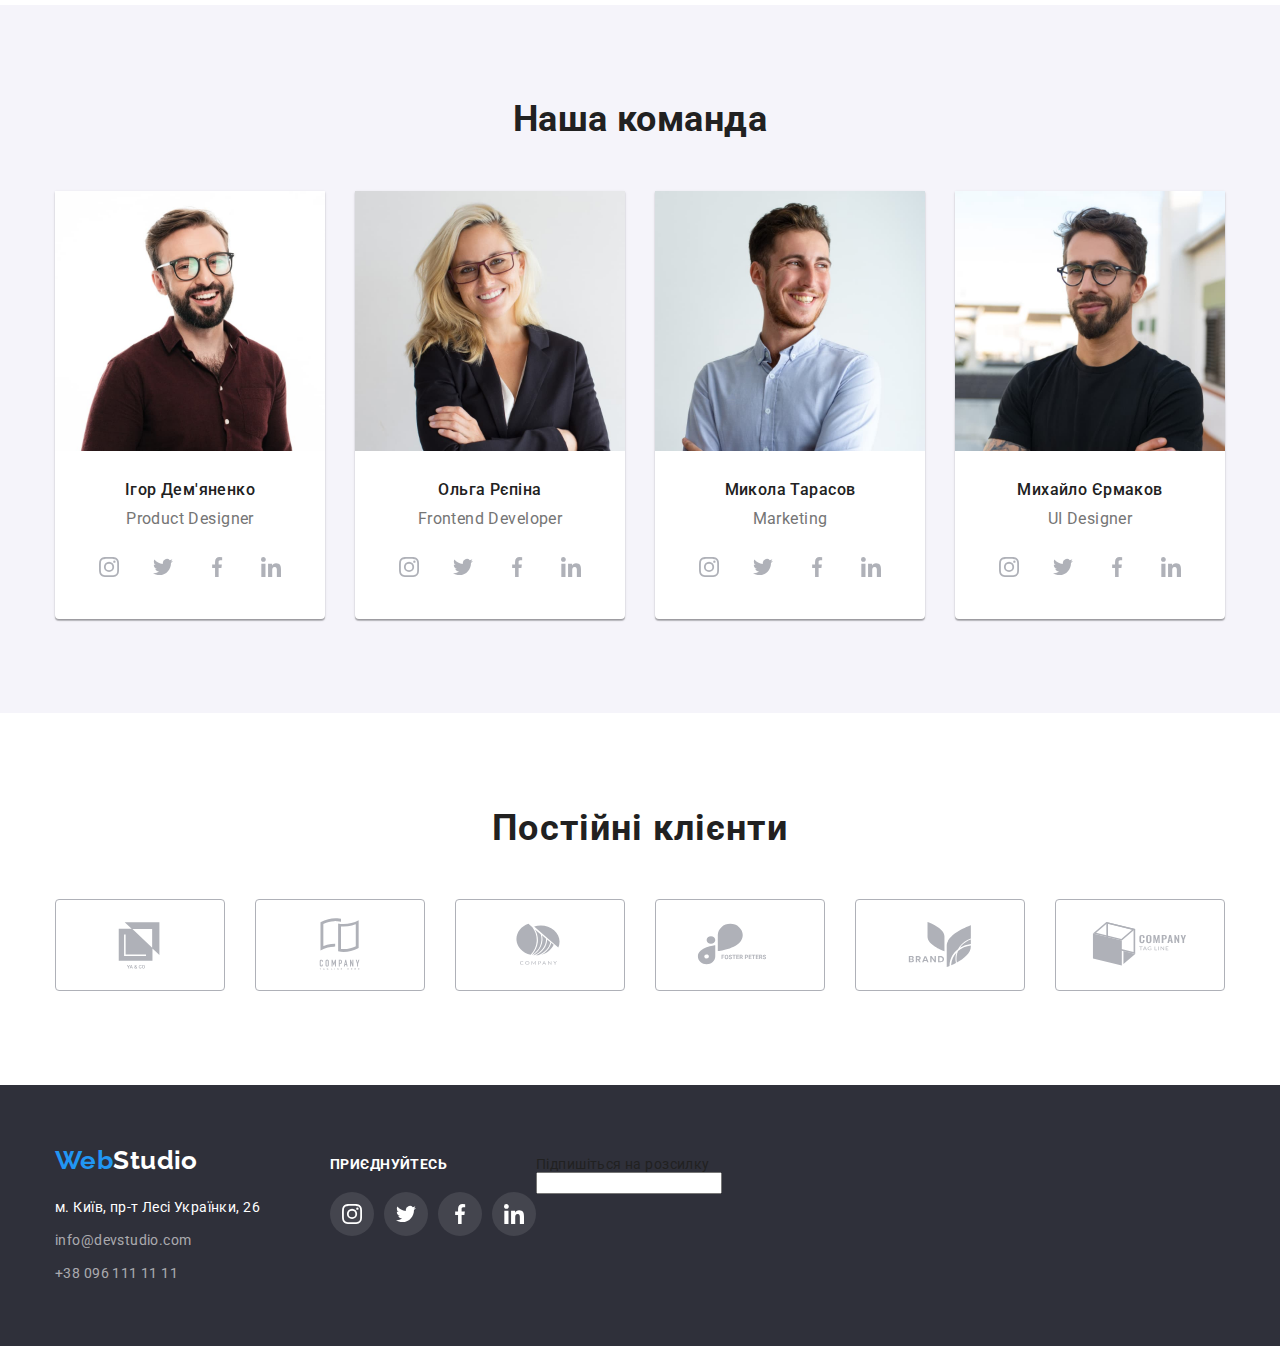
==== commit 88c438ff: "Update index.html" ====
--- a/index.html
+++ b/index.html
@@ -442,6 +442,10 @@
             </li>
           </ul>
         </div>
+        <div class="subsciption">
+        <p class="subscription-title">Підпишіться на розсилку</p>
+        <input type="email" class="subsription-input">
+        </div>
       </div>
     </footer>
     <div class="backdrop is-hidden" data-modal>
@@ -511,7 +515,7 @@
             <input type="checkbox" id="contract" name="consent" value="contract" class="input-checkbox visually-hidden">
             <label for="contract" class="conditions-text"><span><svg class="check-icon" width="16" height="15">
               <use href="./images/icons.svg#icon-check"></use>
-            </svg></span> Погоджуюся з розсилкою та приймаю <a class="contract-text" href="">Умови договору</a></label>
+            </svg></span> Погоджуюся з розсилкою та приймаю <a class="contract-text" href=""> Умови договору</a></label>
           </div>
           <button type="submit" class="send-button">Відправити</button>
         </form>
--- a/css/styles.css
+++ b/css/styles.css
@@ -111,7 +111,7 @@
   text-decoration: none;
   text-align: center;
   color: var(--title-color);
-  transition: color 250ms;
+  transition: color 250ms cubic-bezier(0.4, 0, 0.2, 1);
 }
 .contacts {
   margin-left: auto;
@@ -133,13 +133,13 @@
   align-items: center;
   gap: 10px;
   justify-content: center;
-  transition: color 250ms;
+  transition: color 250ms cubic-bezier(0.4, 0, 0.2, 1);
 }
 .contacts-icon {
   width: 16px;
   height: 16px;
   fill: var(--text-color);
-  transform: fill 250ms;
+  transform: fill 250ms cubic-bezier(0.4, 0, 0.2, 1);
 }
 .hero {
   padding: 200px 0;
@@ -153,6 +153,7 @@
   background-repeat: no-repeat;
   background-position: center;
   background-size: cover;
+  transition: background-image 250ms cubic-bezier(0.4, 0, 0.2, 1);
 }
 .hero-title {
   text-transform: uppercase;
@@ -320,11 +321,11 @@
   display: flex;
   align-items: center;
   justify-content: center;
-  transition: background-color 250ms;
+  transition: background-color 250ms cubic-bezier(0.4, 0, 0.2, 1);
 }
 .personal-soc-icon {
   fill: var(--icon-color);
-  transition: fill 250ms;
+  transition: fill 250ms cubic-bezier(0.4, 0, 0.2, 1);
 }
 .personal-soc-link:hover,
 .personal-soc-link:focus {
@@ -361,8 +362,13 @@
   border: none;
   cursor: pointer;
   border-radius: 4px;
-  background: var(--background-button);
-  transition: background 250ms;
+  background-color: var(--background-button);
+  transition: background-color 250ms cubic-bezier(0.4, 0, 0.2, 1),
+    color 250ms cubic-bezier(0.4, 0, 0.2, 1);
+}
+.button-filtr:hover,
+.button-filtr:focus {
+  background-color: #188CE8;
 }
 .project-cart {
   padding: 20px 24px;
@@ -459,11 +465,11 @@
   align-items: center;
   border: 1px solid var(--icon-color);
   border-radius: 4px;
-  transition: border 250ms;
+  transition: border 250ms cubic-bezier(0.4, 0, 0.2, 1);
 }
 .customers-icon {
   fill: var(--icon-color);
-  transition: fill 250ms;
+  transition: fill 250ms cubic-bezier(0.4, 0, 0.2, 1);
 }
 .footer {
   padding: 60px 0;
@@ -481,7 +487,7 @@
   font-size: 14px;
   line-height: 1.17;
   color: var(--addres-text);
-  transition: color 250ms;
+  transition: color 250ms cubic-bezier(0.4, 0, 0.2, 1);
 }
 .contacts-text {
   text-decoration: none;
@@ -531,7 +537,7 @@
 .social-list {
   display: flex;
   gap: 10px;
-  transition: color 250ms;
+  transition: color 250ms cubic-bezier(0.4, 0, 0.2, 1);
 }
 .social-item {
   width: 44px;
@@ -541,11 +547,11 @@
   width: 44px;
   height: 44px;
   border-radius: 50%;
-  background: rgba(255, 255, 255, 0.1);
-  display: flex;
-  align-items: center;
-  justify-content: center;
-  transition: background-color 250ms;
+  background-color: rgba(255, 255, 255, 0.1);
+  display: flex;
+  align-items: center;
+  justify-content: center;
+  transition: background-color 250ms cubic-bezier(0.4, 0, 0.2, 1);
 }
 .footer-social-icon {
   fill: var(--hero-color);
@@ -599,32 +605,52 @@
 }
 .modal-field {
   margin-bottom: 10px;
+  max-height: 138px;
+}
+.modal-field:last-child {
+  margin-bottom: 0;
 }
 .modal-checkbox {
   margin-top: 20px;
 }
+
 .conditions-text {
   font-size: 14px;
   line-height: calc(24 / 14);
   color: var(--text-color);
-  border-radius: 2px;
-  border-color: var(--accent-color);
+  display: flex;
+  justify-content: center;
+  align-items: center;
+  cursor: pointer;
 }
 .conditions-text span {
   width: 16px;
   height: 15px;
-  border: 2px solid var(#212121);
+  border: 2px solid #212121;
+  margin-right: 8px;
   border-radius: 2px;
+  display: flex;
+  align-items: center;
+  justify-content: center;
+  fill: transparent;
 }
 .contract-text {
   color: var(--accent-color);
   font-size: 14px;
   line-height: calc( 24 / 14);
+  margin-left: 4px;
 }
 .visually-hidden {
+  position: absolute;
+  width: 1px;
+  height: 1px;
+  margin: -1px;
+  border: 0;
+  padding: 0;
 
   white-space: nowrap;
   clip-path: inset(100%);
+  clip: rect(0 0 0 0);
   overflow: hidden;
 }
 .modal-input {
@@ -635,7 +661,7 @@
   padding-left: 42px;
   outline: transparent;
   cursor: pointer;
-  transition: border-color 250ms;
+  transition: border-color 250ms cubic-bezier(0.4, 0, 0.2, 1);
 }
 .input-message {
   width: 100%;
@@ -645,8 +671,13 @@
   padding: 12px 16px;
   outline: transparent;
   cursor: pointer;
-  transition: border-color 250ms;
+  transition: border-color 250ms cubic-bezier(0.4, 0, 0.2, 1);
   resize: none;
+}
+.input-checkbox:checked +.conditions-text span {
+  background-color: var(--accent-color);
+  border: none;
+  fill: var(--hero-color);
 }
 .input-wrap {
   position: relative;
@@ -656,7 +687,7 @@
   left: 12px;
   top: 50%;
   transform: translateY(-50%);
-  transition: fill 250ms;
+  transition: fill 250ms cubic-bezier(0.4, 0, 0.2, 1);
 }
 .modal-input::placeholder {
   font-weight: 400;
@@ -697,6 +728,7 @@
   width: 200px;
   padding: 10px 52px;
   margin: 30px auto;
+  margin-bottom: 0;
   border: none;
   cursor: pointer;
   background: var(--accent-color);
@@ -718,7 +750,7 @@
   background-color: transparent;
   display: flex;
   align-items: center;
-  transition: fill 250ms;
+  transition: fill 250ms cubic-bezier(0.4, 0, 0.2, 1);
 }
 .close-button:hover,
 .close-button:focus {
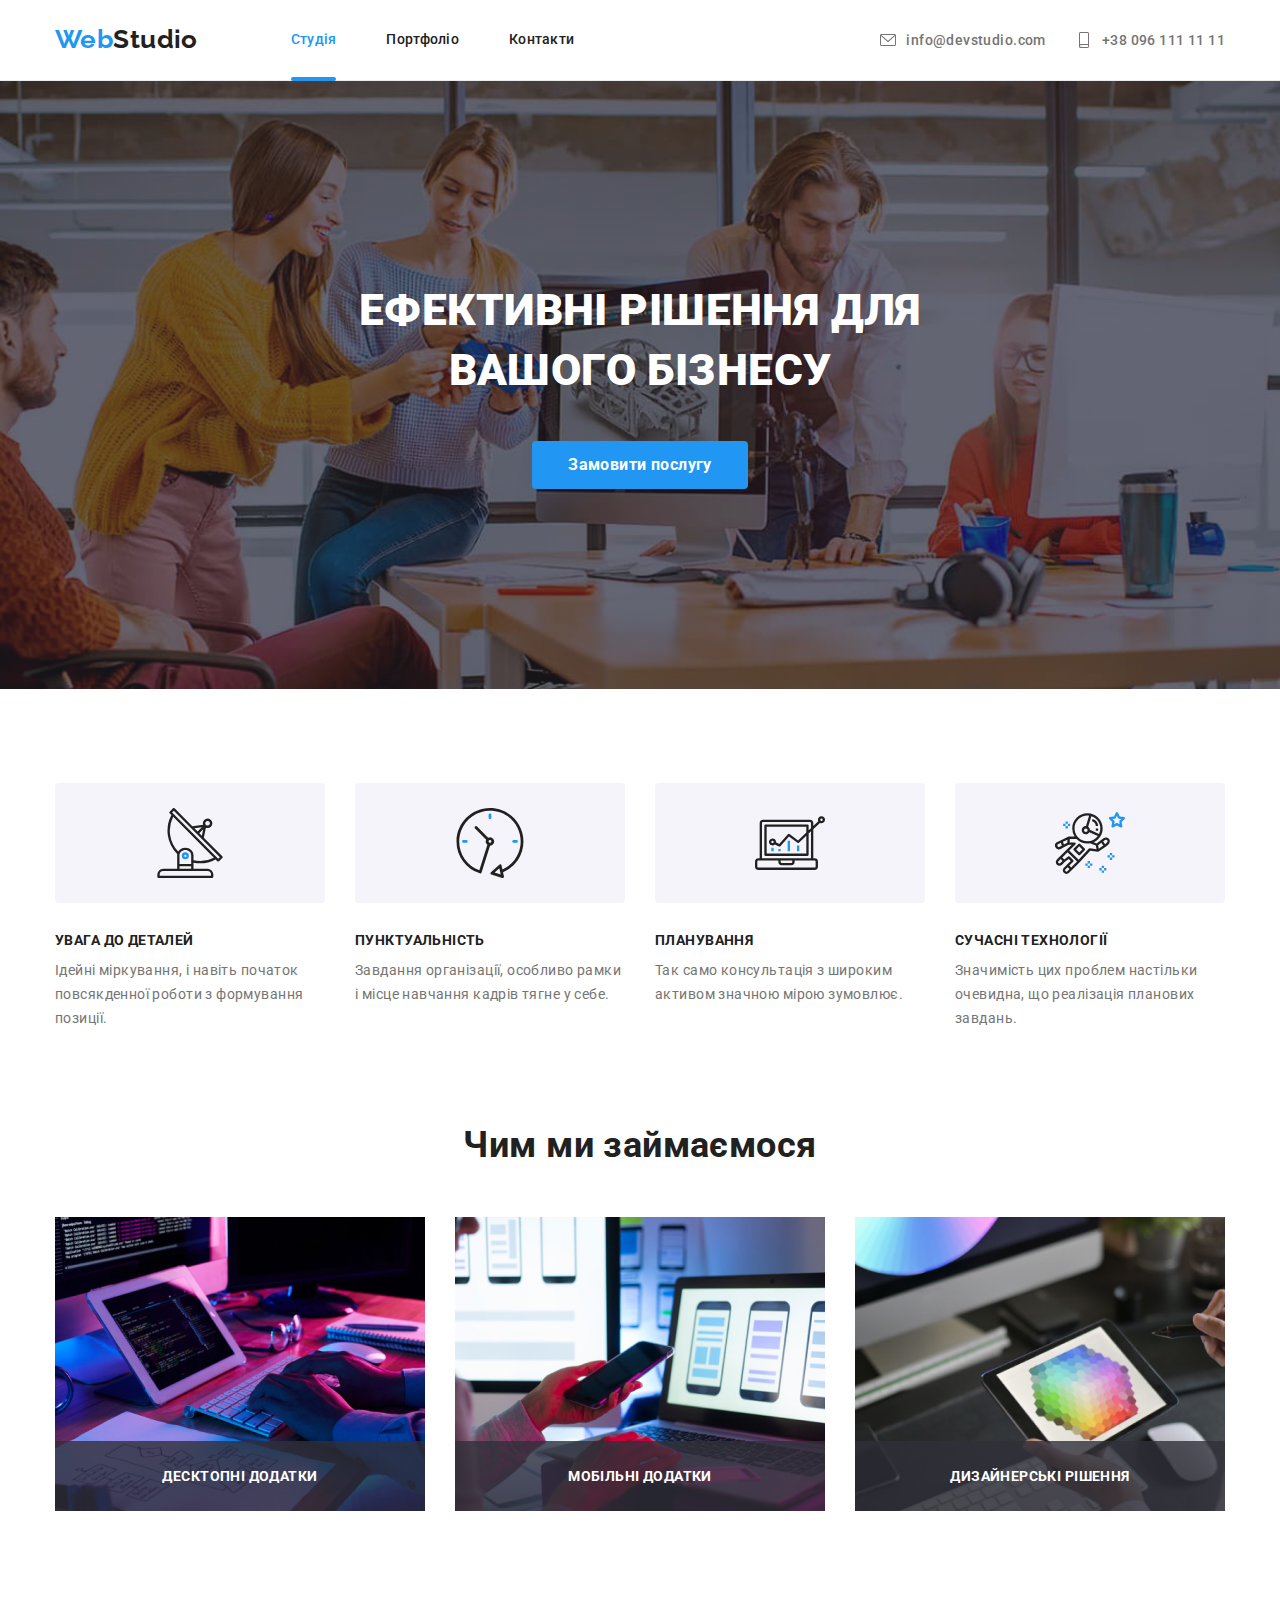
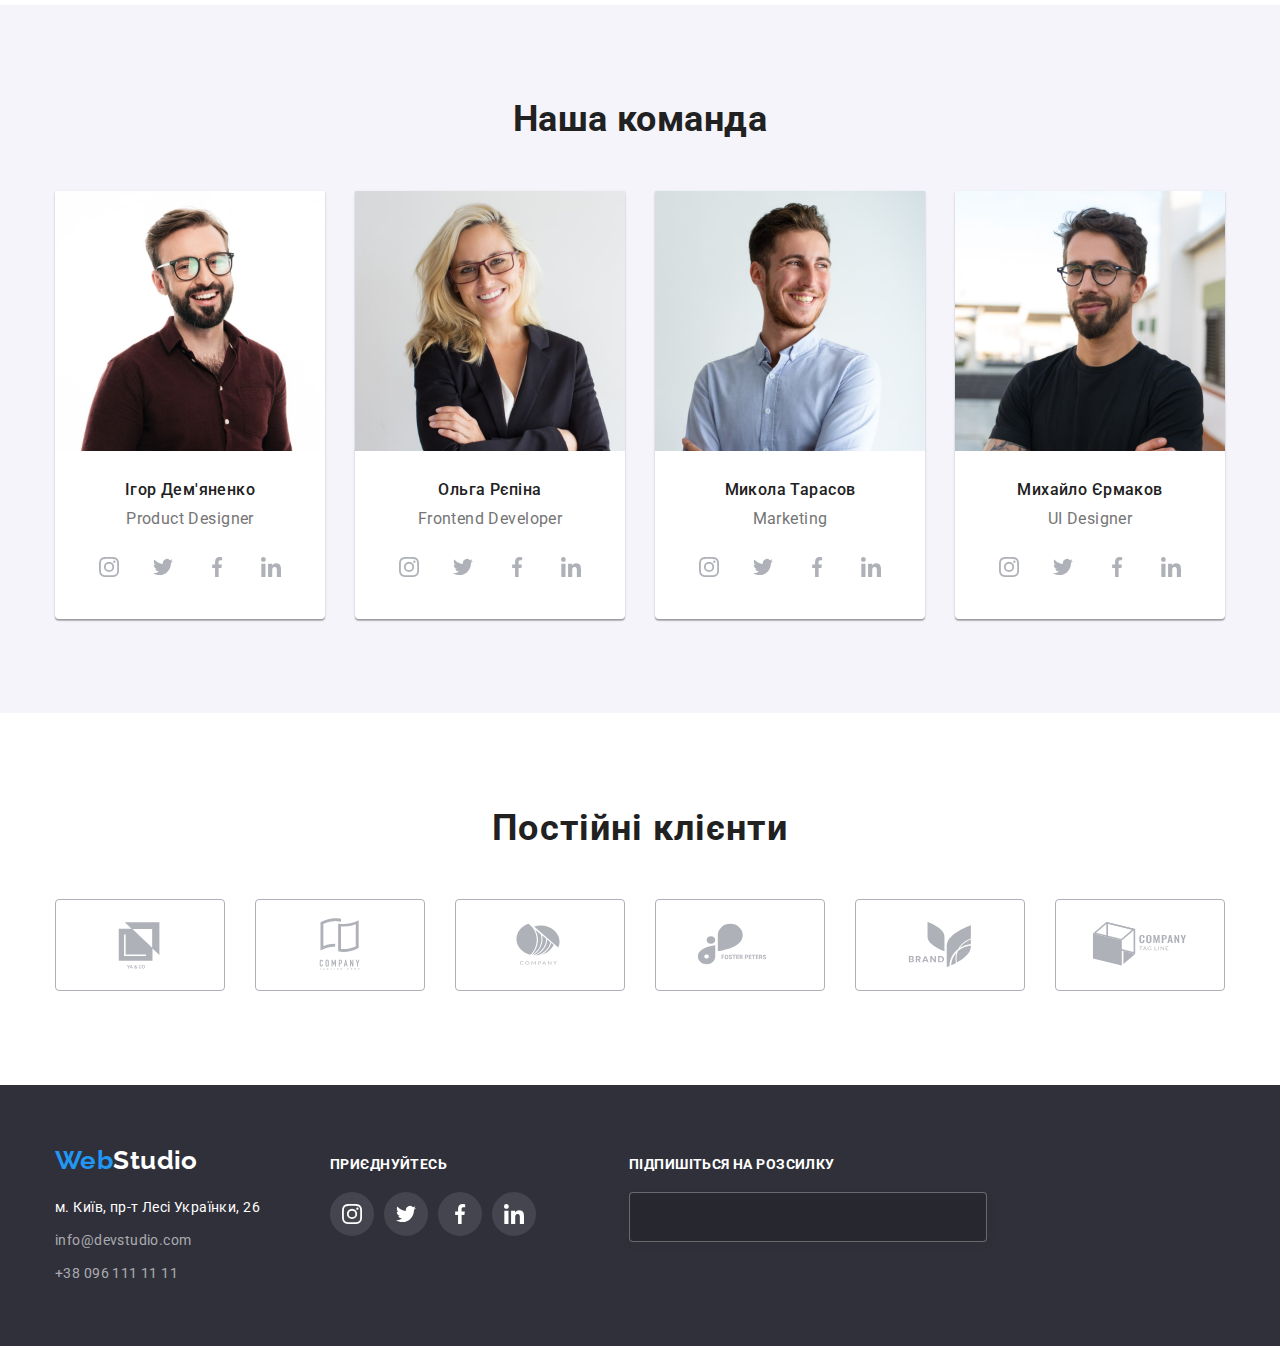
==== commit 854a1de9: "update" ====
--- a/index.html
+++ b/index.html
@@ -442,7 +442,7 @@
             </li>
           </ul>
         </div>
-        <div class="subsciption">
+        <div class="subsciption-conteiner">
         <p class="subscription-title">Підпишіться на розсилку</p>
         <input type="email" class="subsription-input">
         </div>
--- a/css/styles.css
+++ b/css/styles.css
@@ -564,6 +564,30 @@
 .social-link:focus .footer-social-icon {
   fill: var(--hero-color);
 }
+.subsciption-conteiner {
+  margin-left: 93px;
+}
+.subscription-title {
+  padding: 0;
+  font-weight: 700;
+  text-transform: uppercase;
+  color: var(--background-color);
+  margin-bottom: 20px;
+  font-size: 14px;
+  line-height: 1.1;
+}
+.subsription-input {
+  width: 358px;
+  height: 50px;
+  border-radius: 4px;
+  padding-left: 16px;
+  background-color: rgba(0, 0, 0, 0.15);
+  border: 1px solid rgba(255, 255, 255, 0.3);
+  filter: drop-shadow(0px 4px 4px rgba(0, 0, 0, 0.15));
+  outline: transparent;
+  cursor: pointer;
+  transition: border-color 250ms cubic-bezier(0.4, 0, 0.2, 1);
+}
 .portfolio-filtr-link :hover,
 .portfolio-filtr-link :focus {
   color: var(--hero-color);
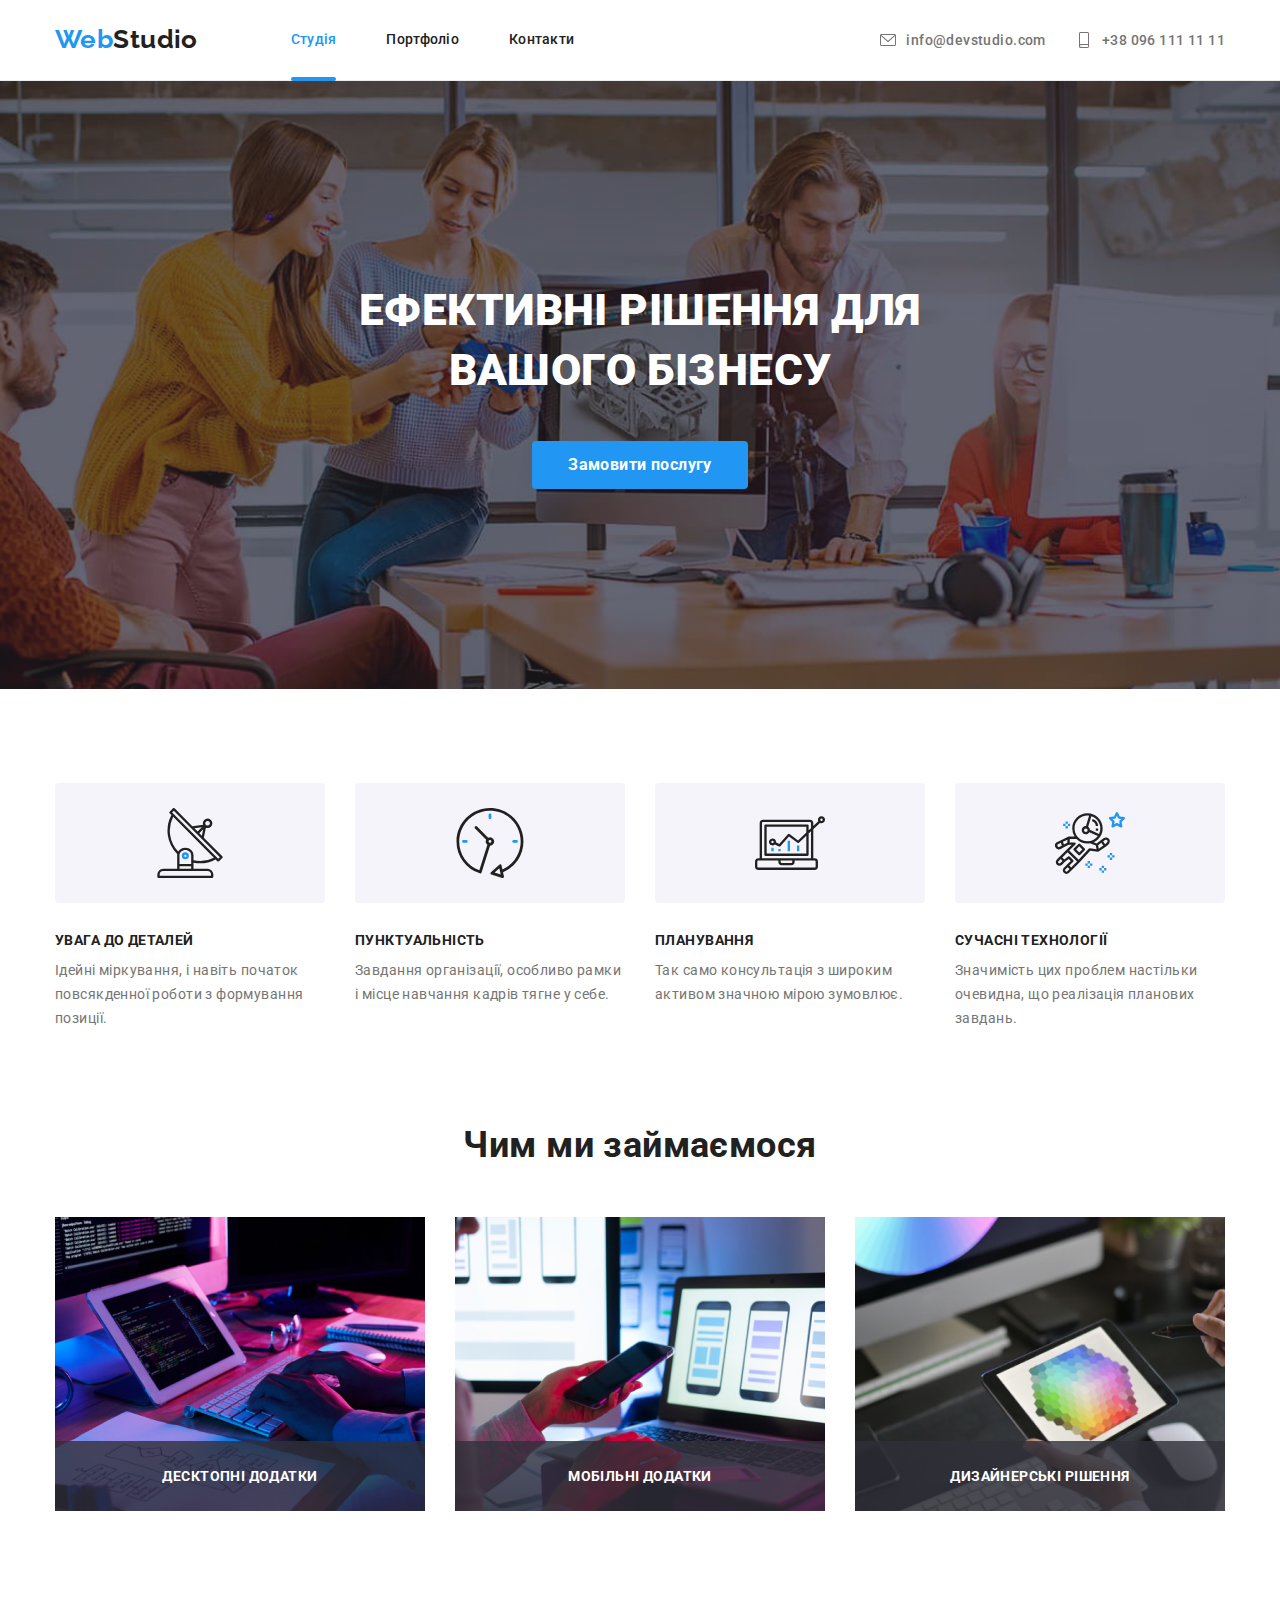
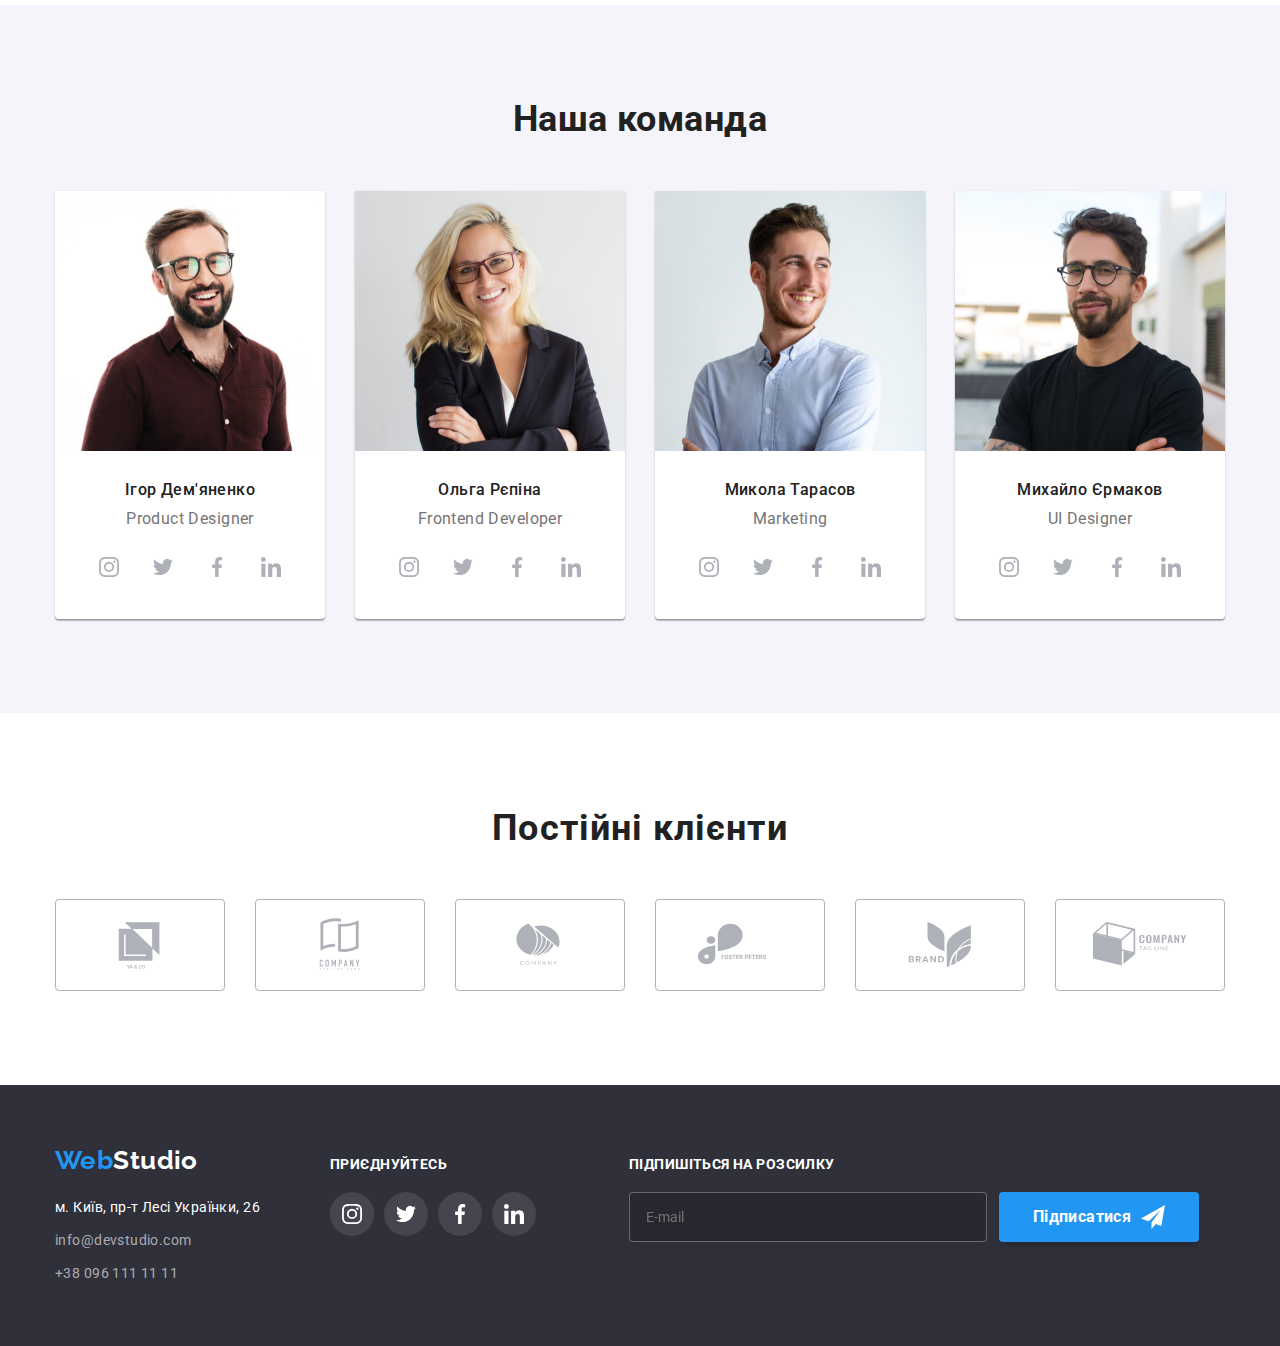
==== commit 3522270f: "update" ====
--- a/index.html
+++ b/index.html
@@ -443,8 +443,18 @@
           </ul>
         </div>
         <div class="subsciption-conteiner">
-        <p class="subscription-title">Підпишіться на розсилку</p>
-        <input type="email" class="subsription-input">
+          <p class="subscription-title">Підпишіться на розсилку</p>
+          <div class="subscription-field">
+            <input
+            type="email"
+            class="subsription-input"
+            name="user-email"
+            required
+            placeholder="E-mail">
+            <button type="submit" class="subscription-button">Підписатися<svg class="subscription-icon" width="24" height="24">
+              <use href="./images/icons.svg#icon-telegram"></use>
+            </svg></button>
+          </div>
         </div>
       </div>
     </footer>
--- a/css/styles.css
+++ b/css/styles.css
@@ -11,6 +11,7 @@
   --border-color: #eeeeee;
   --header-line: #ececec;
   --icon-color: #afb1b8;
+  --hover-blue: #188CE8;
 }
 .nav-list,
 .contacts,
@@ -368,7 +369,7 @@
 }
 .button-filtr:hover,
 .button-filtr:focus {
-  background-color: #188CE8;
+  background-color: var(--hover-blue);
 }
 .project-cart {
   padding: 20px 24px;
@@ -576,17 +577,49 @@
   font-size: 14px;
   line-height: 1.1;
 }
+.subscription-field {
+  display: flex;
+}
 .subsription-input {
   width: 358px;
   height: 50px;
   border-radius: 4px;
   padding-left: 16px;
+  color: rgba(255, 255, 255, 0.6);
   background-color: rgba(0, 0, 0, 0.15);
   border: 1px solid rgba(255, 255, 255, 0.3);
   filter: drop-shadow(0px 4px 4px rgba(0, 0, 0, 0.15));
   outline: transparent;
   cursor: pointer;
   transition: border-color 250ms cubic-bezier(0.4, 0, 0.2, 1);
+}
+.subscription-button {
+  font-weight: 700;
+  font-size: 16px;
+  width: 200px;
+  height: 50px;
+  line-height: calc(30 / 16);
+  color: var(--hero-color);
+  width: 200px;
+  margin-left: 12px;
+  border: none;
+  cursor: pointer;
+  background: var(--accent-color);
+  box-shadow: 0px 4px 4px rgba(0, 0, 0, 0.15);
+  border-radius: 4px;
+  display: flex;
+  letter-spacing: inherit;
+  align-items: center;
+  justify-content: center;
+}
+.subscription-icon {
+  margin-left: 10px;
+  fill: var(--background-color);
+}
+.subscription-button:hover,
+.subscription-button:focus {
+  color: var(--background-color);
+  background-color: var(--hover-blue);
 }
 .portfolio-filtr-link :hover,
 .portfolio-filtr-link :focus {
@@ -609,7 +642,7 @@
 .modal {
   width: 528px;
   height: 581px;
-  background-color: #ffffff;
+  background-color: var(--background-color);
   box-shadow: 0px 1px 3px rgba(0, 0, 0, 0.12), 0px 1px 1px rgba(0, 0, 0, 0.14), 0px 2px 1px rgba(0, 0, 0, 0.2);
   border-radius: 4px;
   position: absolute;
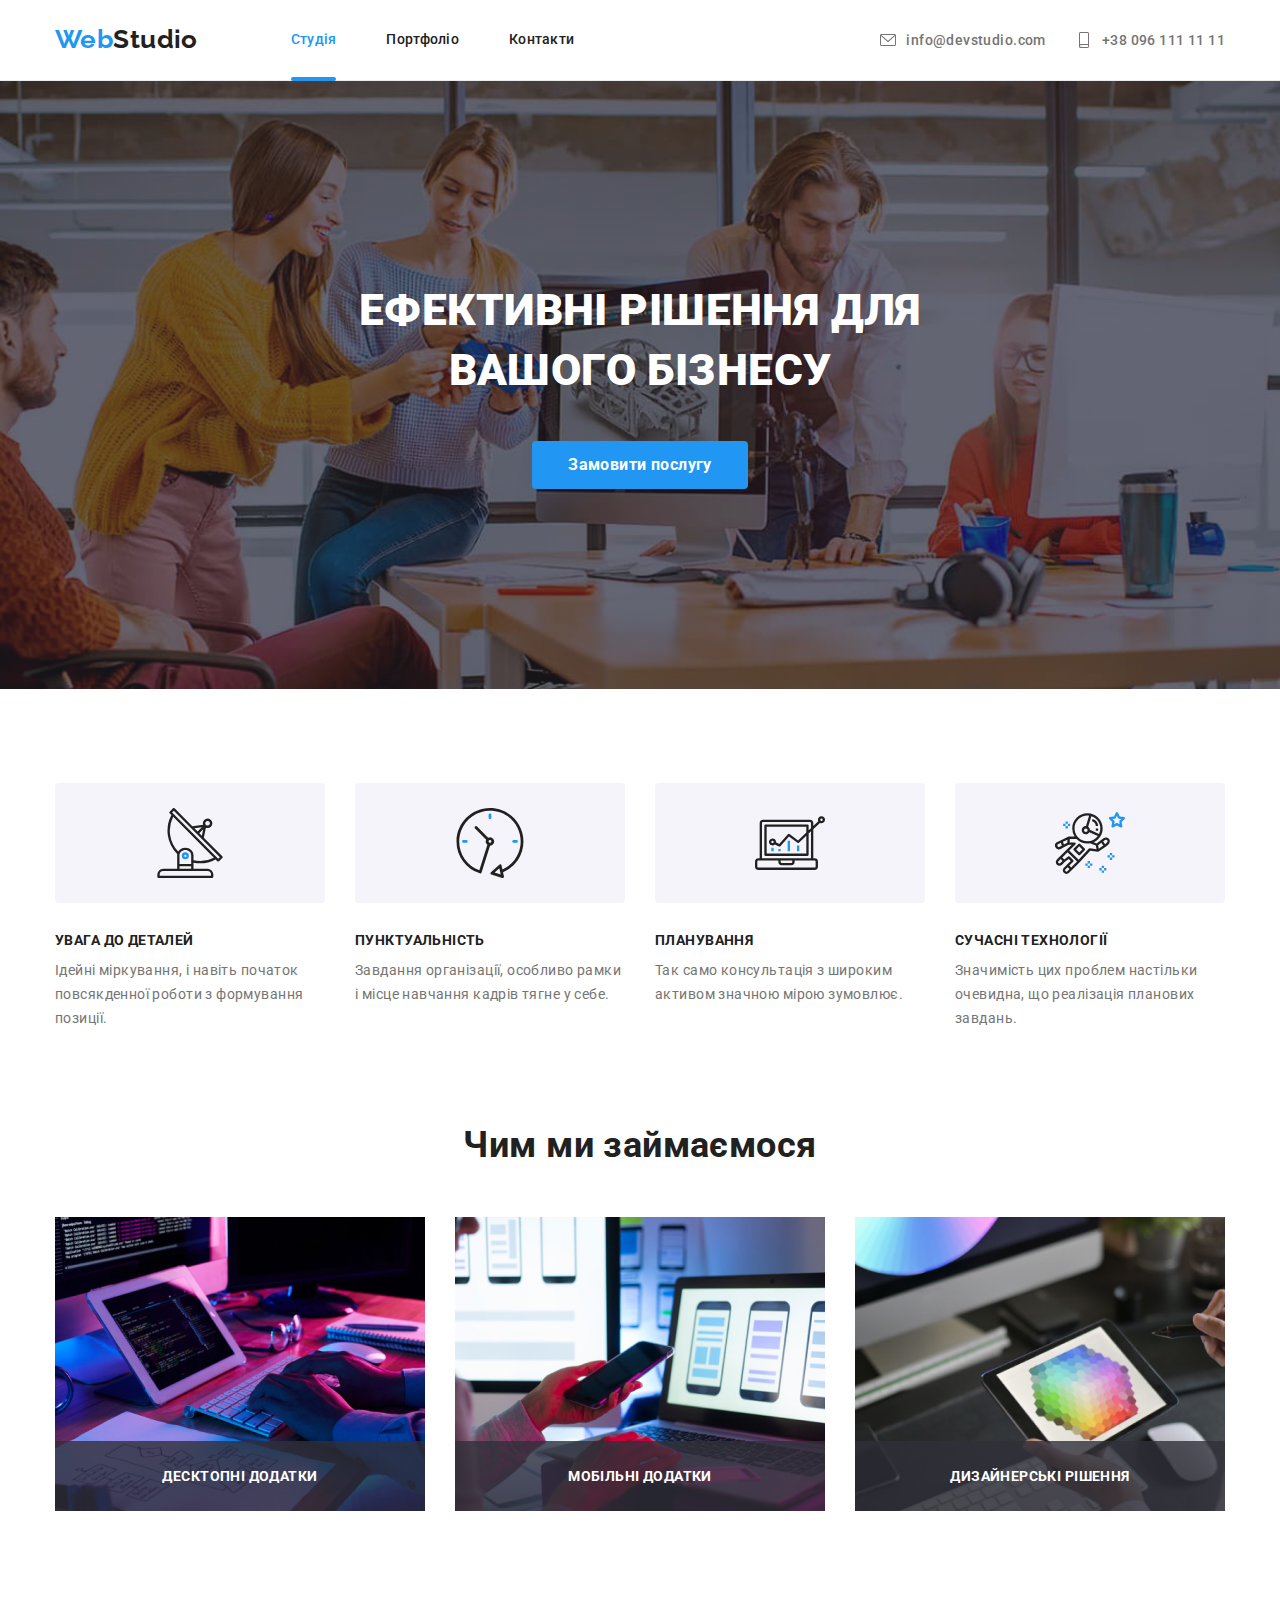
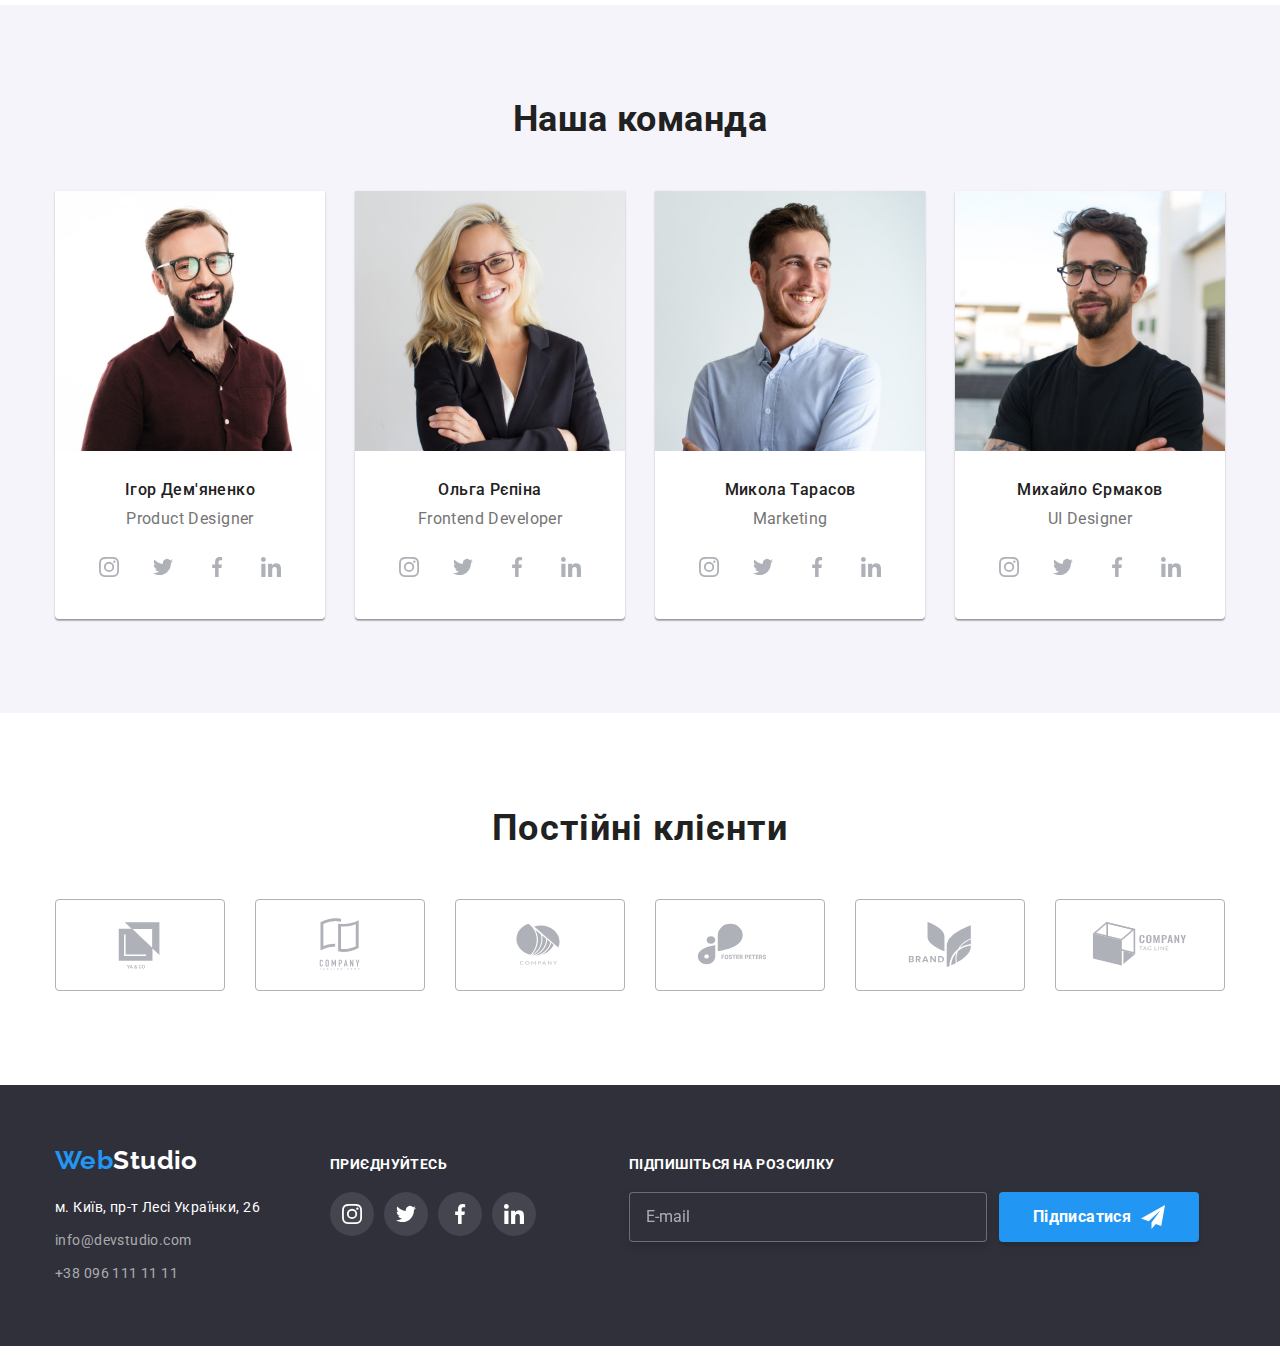
==== commit 6810a8a6: "update" ====
--- a/index.html
+++ b/index.html
@@ -447,7 +447,7 @@
           <div class="subscription-field">
             <input
             type="email"
-            class="subsription-input"
+            class="subscription-input"
             name="user-email"
             required
             placeholder="E-mail">
--- a/css/styles.css
+++ b/css/styles.css
@@ -89,11 +89,13 @@
 .nav-link {
   font-weight: 500;
   color: var(--title-color);
+  transition: color 250ms cubic-bezier(0.4, 0, 0.2, 1);
 }
 .nav-text.current {
   color: var(--accent-color);
   position: relative;
-}
+  transition: color 250ms cubic-bezier(0.4, 0, 0.2, 1);
+ }
 .current::after {
   position: absolute;
   display: block;
@@ -103,6 +105,7 @@
   height: 4px;
   border-radius: 2px;
   background-color: var(--accent-color);
+  transition: background-color 250ms cubic-bezier(0.4, 0, 0.2, 1);
 }
 .nav-text {
   display: block;
@@ -140,7 +143,7 @@
   width: 16px;
   height: 16px;
   fill: var(--text-color);
-  transform: fill 250ms cubic-bezier(0.4, 0, 0.2, 1);
+  transition: fill 250ms cubic-bezier(0.4, 0, 0.2, 1);
 }
 .hero {
   padding: 200px 0;
@@ -166,6 +169,7 @@
   margin: 0 auto;
   line-height: 1.36;
   color: var(--hero-color);
+  transition: color 250ms cubic-bezier(0.4, 0, 0.2, 1);
 }
 .hero-button {
   font-weight: 700;
@@ -177,10 +181,11 @@
   margin: 40px auto 0;
   border: none;
   cursor: pointer;
-  background: var(--accent-color);
+  background-color: var(--accent-color);
   border-radius: 4px;
   display: block;
   letter-spacing: inherit;
+  transition: background-color 250ms cubic-bezier(0.4, 0, 0.2, 1);
 }
 .specifics {
   padding-top: 94px;
@@ -580,18 +585,24 @@
 .subscription-field {
   display: flex;
 }
-.subsription-input {
+.subscription-input {
   width: 358px;
   height: 50px;
   border-radius: 4px;
   padding-left: 16px;
   color: rgba(255, 255, 255, 0.6);
-  background-color: rgba(0, 0, 0, 0.15);
+  background-color: var(--fon-color);
   border: 1px solid rgba(255, 255, 255, 0.3);
   filter: drop-shadow(0px 4px 4px rgba(0, 0, 0, 0.15));
   outline: transparent;
   cursor: pointer;
   transition: border-color 250ms cubic-bezier(0.4, 0, 0.2, 1);
+}
+.subscription-input::placeholder {
+  font-weight: 400;
+  font-size: 16px;
+  line-height: calc(20 / 16);
+  color: rgba(255, 255, 255, 0.6);
 }
 .subscription-button {
   font-weight: 700;
@@ -604,13 +615,15 @@
   margin-left: 12px;
   border: none;
   cursor: pointer;
-  background: var(--accent-color);
+  background-color: var(--accent-color);
   box-shadow: 0px 4px 4px rgba(0, 0, 0, 0.15);
   border-radius: 4px;
   display: flex;
   letter-spacing: inherit;
   align-items: center;
   justify-content: center;
+  transition: color 250ms cubic-bezier(0.4, 0, 0.2, 1);
+  transition: background-color 250ms cubic-bezier(0.4, 0, 0.2, 1);
 }
 .subscription-icon {
   margin-left: 10px;
